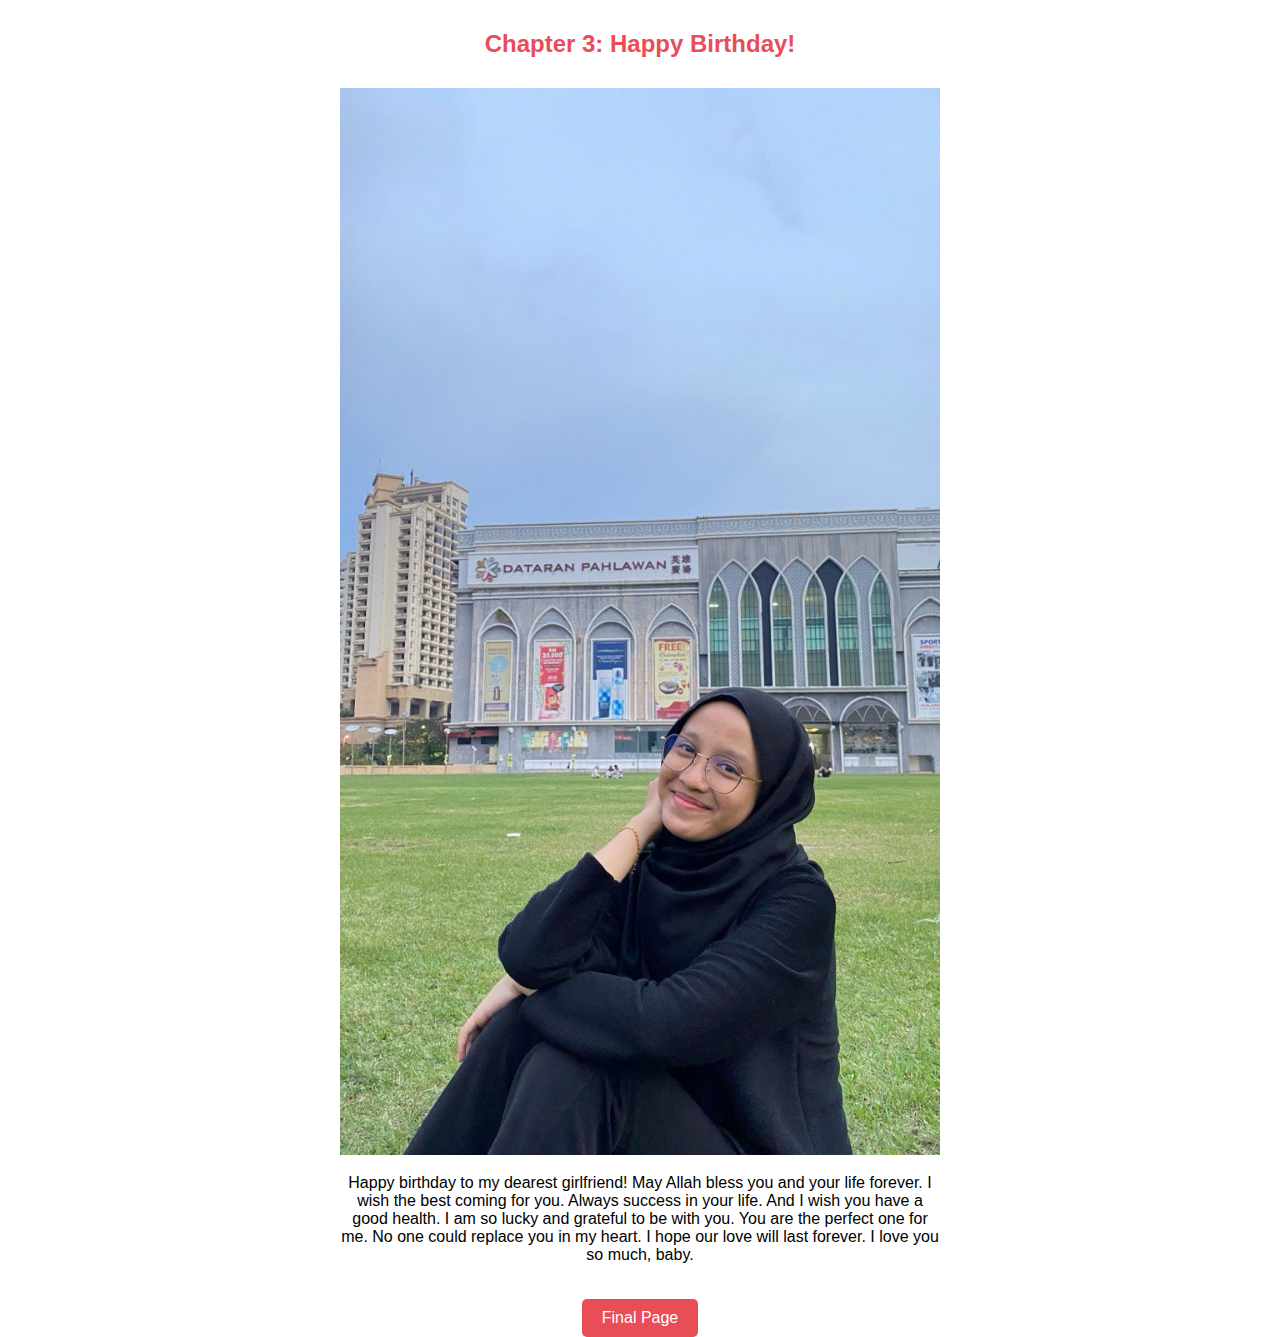
==== birthdaywish.html @ 0643c3c3 "Add files via upload" ====
<!DOCTYPE html>
<html lang="en">
<head>
    <meta charset="UTF-8">
    <meta name="viewport" content="width=device-width, initial-scale=1.0">
    <title>Page 3 - Birthday Wishes</title>
    <link rel="stylesheet" href="style.css"/>
</head>
<body>
    <div class="wrapper">
        <h2>Chapter 3: Happy Birthday!</h2>
        <img src="Media/herself.jpg" alt="Happy Birthday"/>
        <p>Happy birthday to my dearest girlfriend! May Allah bless you and your life forever. I wish the best coming for you. Always success in your life. And I wish you have a good health. I am so lucky and grateful to be with you. You are the perfect one for me. No one could replace you in my heart. I hope our love will last forever. I love you so much, baby.</p>
        <a href="finalpage.html" class="next-btn">Final Page</a>
    </div>
</body>
</html>
---- style.css ----
*{
    margin: 0;
    padding: 0;
    box-sizing: border-box;
}

body {
    display: flex;
    justify-content: center;
    align-items: center;
    min-height: 100vh;
    background: rgb(255, 255, 255);
    font-family: Verdana, Geneva, Tahoma, sans-serif;
    text-align: center;
}

.wrapper {
    width: 80%;
    max-width: 600px;
    margin: 0 auto;
}

.gif {
    height: 50%;
    width: 100%;
    align-items: center;
}

h1, h2 {
    color: #e94d58;
    margin-top: 30px;
    margin-bottom: 30px;
}

img {
    width: 100%;
    height: 100%;
    align-items: center;
}

p {
    margin: 15px 0;
}

a {
    display: inline-block;
    padding: 10px 20px;
    margin-top: 20px;
    background-color: #e94d58;
    color: white;
    text-decoration: none;
    border-radius: 5px;
}

a:hover {
    background-color: #bf3b48;
}
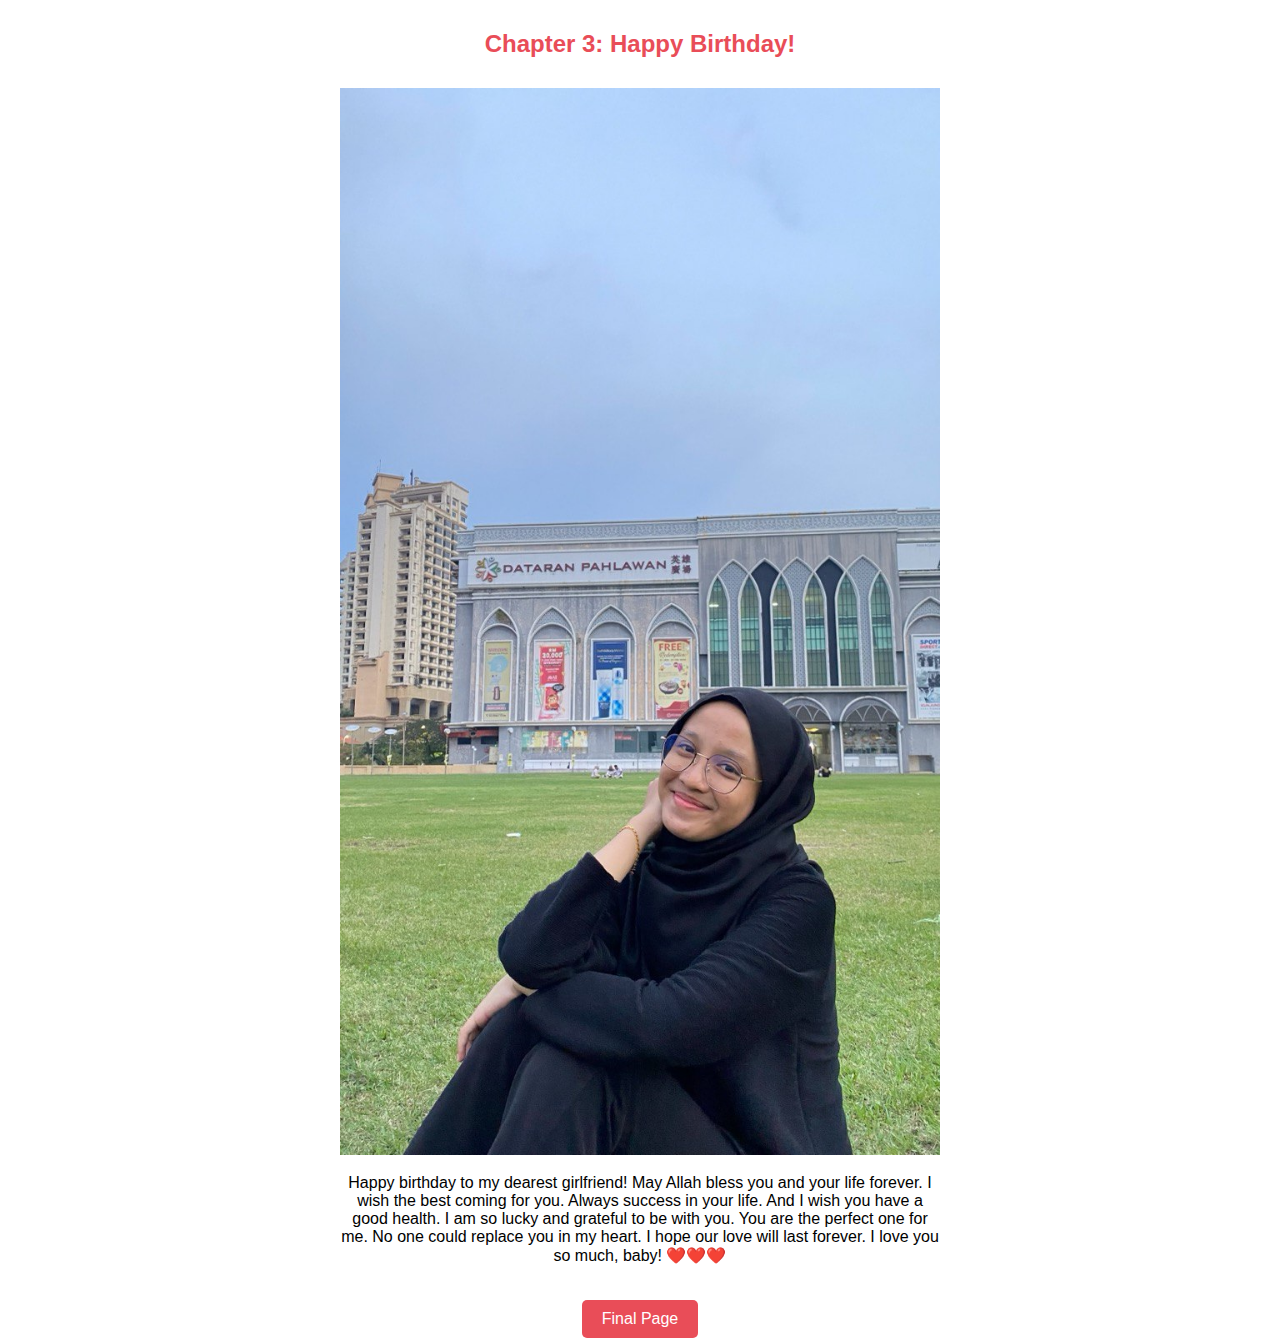
==== commit 2d7de67e: "birthdaywish.html" ====
--- a/birthdaywish.html
+++ b/birthdaywish.html
@@ -3,14 +3,14 @@
 <head>
     <meta charset="UTF-8">
     <meta name="viewport" content="width=device-width, initial-scale=1.0">
-    <title>Page 3 - Birthday Wishes</title>
+    <title>Birthday Wishes</title>
     <link rel="stylesheet" href="style.css"/>
 </head>
 <body>
     <div class="wrapper">
         <h2>Chapter 3: Happy Birthday!</h2>
         <img src="Media/herself.jpg" alt="Happy Birthday"/>
-        <p>Happy birthday to my dearest girlfriend! May Allah bless you and your life forever. I wish the best coming for you. Always success in your life. And I wish you have a good health. I am so lucky and grateful to be with you. You are the perfect one for me. No one could replace you in my heart. I hope our love will last forever. I love you so much, baby.</p>
+        <p>Happy birthday to my dearest girlfriend! May Allah bless you and your life forever. I wish the best coming for you. Always success in your life. And I wish you have a good health. I am so lucky and grateful to be with you. You are the perfect one for me. No one could replace you in my heart. I hope our love will last forever. I love you so much, baby! ❤️❤️❤️</p>
         <a href="finalpage.html" class="next-btn">Final Page</a>
     </div>
 </body>
